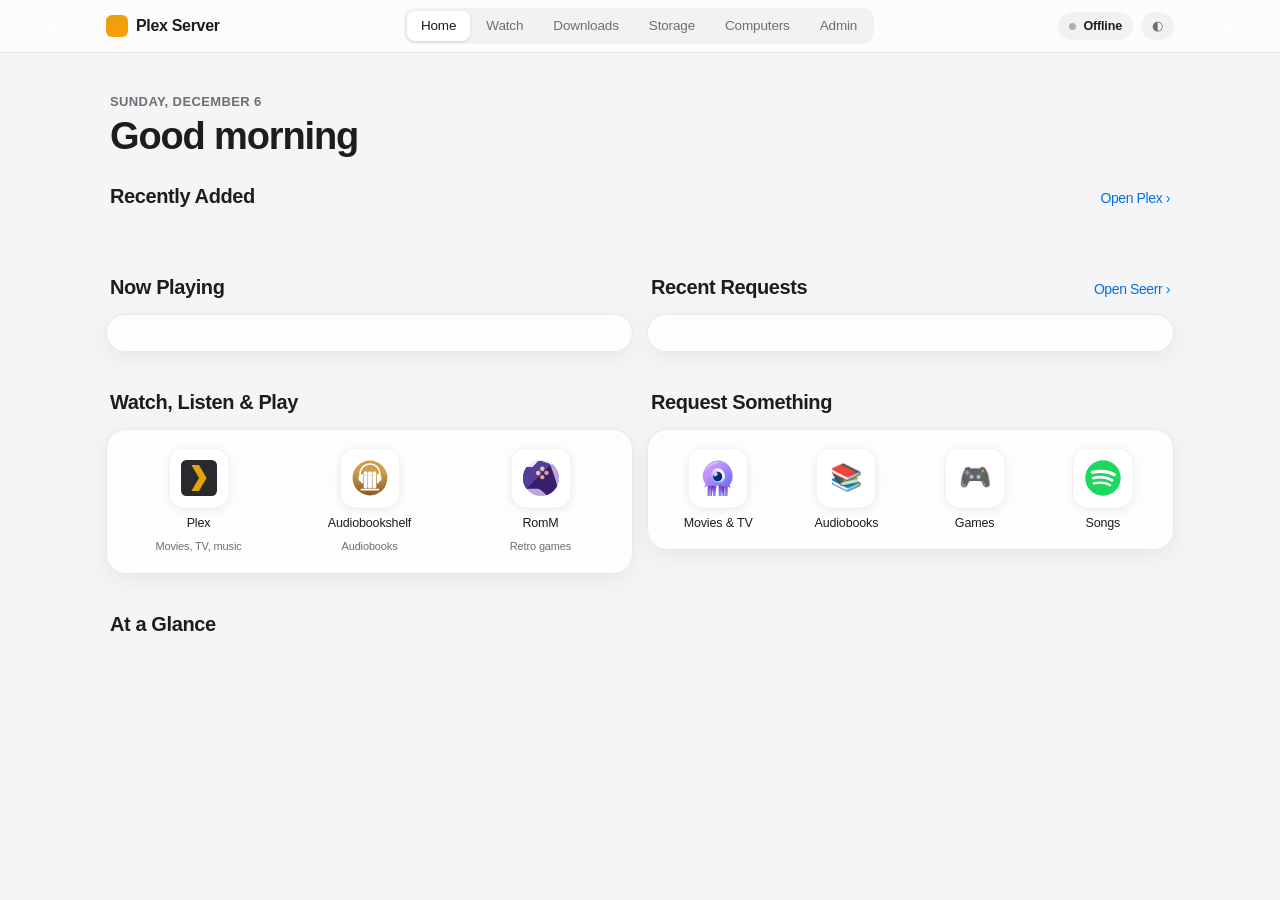
==== .config/media-stack/dashboard/static/index.html @ 6eb486d6 "sync(server@plex-server): 9 files .config/media-stack/README.md .config/media-stack/compose.yml .con" ====
<!doctype html>
<html lang="en">
<head>
<meta charset="utf-8">
<meta name="viewport" content="width=device-width, initial-scale=1">
<title>Plex Server</title>
<link rel="icon" href="icons/plex.svg">
<style>
:root {
  --bg: #f5f5f7; --surface: rgba(255,255,255,.8); --solid: #fff; --hair: rgba(0,0,0,.08);
  --text: #1d1d1f; --text-2: #6e6e73; --text-3: #aeaeb2; --fill: rgba(0,0,0,.045); --fill-2: rgba(0,0,0,.08);
  --blue: #0071e3; --green: #34c759; --orange: #ff9500; --red: #ff3b30; --purple: #af52de; --teal: #5ac8fa; --pink: #ff2d55; --indigo: #5856d6;
  --shadow: 0 1px 1px rgba(0,0,0,.02), 0 6px 24px rgba(0,0,0,.06); --bar: rgba(255,255,255,.72);
}
@media (prefers-color-scheme: dark) { :root:not([data-theme="light"]) {
  --bg: #000; --surface: rgba(28,28,30,.75); --solid: #1c1c1e; --hair: rgba(255,255,255,.1);
  --text: #f5f5f7; --text-2: #a1a1a6; --text-3: #636366; --fill: rgba(255,255,255,.07); --fill-2: rgba(255,255,255,.12);
  --blue: #2997ff; --green: #30d158; --orange: #ff9f0a; --red: #ff453a; --purple: #bf5af2; --teal: #64d2ff; --pink: #ff375f; --indigo: #5e5ce6;
  --shadow: none; --bar: rgba(10,10,12,.7);
}}
:root[data-theme="dark"] {
  --bg: #000; --surface: rgba(28,28,30,.75); --solid: #1c1c1e; --hair: rgba(255,255,255,.1);
  --text: #f5f5f7; --text-2: #a1a1a6; --text-3: #636366; --fill: rgba(255,255,255,.07); --fill-2: rgba(255,255,255,.12);
  --blue: #2997ff; --green: #30d158; --orange: #ff9f0a; --red: #ff453a; --purple: #bf5af2; --teal: #64d2ff; --pink: #ff375f; --indigo: #5e5ce6;
  --shadow: none; --bar: rgba(10,10,12,.7);
}
* { box-sizing: border-box; margin: 0; }

body { background: var(--bg); color: var(--text); min-height: 100vh;
  font: 15px/1.45 -apple-system, BlinkMacSystemFont, "SF Pro Text", "Helvetica Neue", sans-serif; -webkit-font-smoothing: antialiased; letter-spacing: -.01em; }
a { color: inherit; text-decoration: none; }
button { font: inherit; color: inherit; }
.glass { backdrop-filter: blur(28px) saturate(1.8); -webkit-backdrop-filter: blur(28px) saturate(1.8); }
.ambient { position: fixed; inset: -25% -10% auto; height: 70vh; z-index: -1; filter: blur(100px) saturate(1.5); opacity: .28;
  background-size: cover; background-position: center; pointer-events: none; }

/* top bar */
.bar { position: sticky; top: 0; z-index: 10; background: var(--bar); border-bottom: .5px solid var(--hair); }
.bar .in { max-width: 1100px; margin: 0 auto; padding: 0 16px; height: 52px; display: flex; align-items: center; gap: 16px; }
.brand { font-weight: 700; letter-spacing: -.02em; font-size: 16px; display: flex; align-items: center; gap: 8px; }
.brand i { width: 22px; height: 22px; border-radius: 6px; background: linear-gradient(135deg,#e5a00d,#ff9f0a); display: inline-block; }
nav.tabs { display: flex; gap: 2px; margin: 0 auto; padding: 3px; border-radius: 10px; background: var(--fill); }
nav.tabs a .i { display: none; }
nav.tabs a { padding: 5px 14px; border-radius: 8px; font-size: 13.5px; font-weight: 500; color: var(--text-2); transition: all .2s; }
nav.tabs a.on { background: var(--solid); color: var(--text); box-shadow: 0 1px 3px rgba(0,0,0,.12); }
.right { display: flex; align-items: center; gap: 8px; }
.pill { display: inline-flex; align-items: center; gap: 7px; padding: 5px 11px; border-radius: 999px; background: var(--fill); font-size: 12.5px; font-weight: 500; color: var(--text-2); border: 0; cursor: default; }
.pill b { color: var(--text); font-weight: 600; }
.dot { width: 7px; height: 7px; border-radius: 50%; background: var(--green); flex: none; box-shadow: 0 0 0 3px color-mix(in srgb, var(--green) 22%, transparent); }
.dot.off { background: var(--text-3); box-shadow: none; }
.theme { cursor: pointer; }

.wrap { max-width: 1100px; margin: 0 auto; padding: 0 16px 80px; }
.view { display: none; animation: fade .35s cubic-bezier(.2,.8,.2,1); }
.view.on { display: block; }
@keyframes fade { from { opacity: 0; transform: translateY(6px); } }
.hero { padding: 40px 4px 24px; }
.eyebrow { font-size: 13px; font-weight: 600; color: var(--text-2); text-transform: uppercase; letter-spacing: .03em; }
h1 { font-size: 38px; font-weight: 700; letter-spacing: -.03em; line-height: 1.1; margin-top: 4px; }
.lead { color: var(--text-2); margin-top: 8px; font-size: 16px; }
h2 { font-size: 20px; font-weight: 700; letter-spacing: -.02em; margin: 0 4px 12px; display: flex; align-items: baseline; justify-content: space-between; }
h2 small, .link { font-size: 14px; font-weight: 500; color: var(--blue); }
section { margin-bottom: 36px; }

/* cards */
.card { background: var(--surface); border-radius: 20px; border: .5px solid var(--hair); box-shadow: var(--shadow); padding: 18px; min-width: 0; }
.card h3 { font-size: 12.5px; font-weight: 600; color: var(--text-2); text-transform: uppercase; letter-spacing: .04em; display: flex; justify-content: space-between; align-items: center; }
.big { font-size: 34px; font-weight: 700; letter-spacing: -.03em; margin-top: 4px; font-variant-numeric: tabular-nums; line-height: 1.1; }
.sub { font-size: 13.5px; color: var(--text-2); margin-top: 2px; }
.warn { color: var(--orange); font-weight: 500; }
.grid3 { display: grid; grid-template-columns: repeat(3, 1fr); gap: 14px; }
.grid2 { display: grid; grid-template-columns: 1fr 1fr; gap: 14px; }

/* glance tiles (doorways to other tabs) */
.glance { display: grid; grid-template-columns: repeat(3, 1fr); gap: 14px; }
.tile { display: flex; align-items: center; gap: 14px; padding: 16px 18px; transition: transform .3s cubic-bezier(.2,.8,.2,1), background .2s; }
.tile:hover { transform: translateY(-2px); }
.tile .ic { width: 42px; height: 42px; border-radius: 12px; display: grid; place-items: center; font-size: 20px; color: #fff; flex: none; }
.tile .v { font-size: 20px; font-weight: 700; letter-spacing: -.02em; line-height: 1.15; }
.tile .l { font-size: 13px; color: var(--text-2); }
.tile .chev { margin-left: auto; color: var(--text-3); font-size: 18px; }

/* poster shelf */
.shelf { display: grid; grid-auto-flow: column; grid-auto-columns: 140px; gap: 14px; overflow-x: auto; padding: 4px 4px 10px; scroll-snap-type: x mandatory; scrollbar-width: none; }
.shelf::-webkit-scrollbar { display: none; }
.poster { scroll-snap-align: start; }
.poster .art { aspect-ratio: 2/3; border-radius: 12px; overflow: hidden; background: var(--fill); box-shadow: 0 8px 22px rgba(0,0,0,.18); transition: transform .4s cubic-bezier(.2,.8,.2,1); }
.poster img { width: 100%; height: 100%; object-fit: cover; display: block; }
.poster:hover .art { transform: scale(1.04); }
.poster .t { font-size: 13px; font-weight: 500; margin-top: 8px; white-space: nowrap; overflow: hidden; text-overflow: ellipsis; }
.err { font-size: 12px; color: var(--text-3); margin: 0 4px; }
.poster .s { font-size: 12px; color: var(--text-2); }
.poster:focus { outline: none; }
.poster:focus .art, .poster.sel .art { transform: scale(1.04); box-shadow: 0 0 0 3px var(--blue), 0 8px 22px rgba(0,0,0,.18); }
#w-pick a:focus { outline: none; box-shadow: 0 0 0 2px var(--blue); }
.where { display: flex; flex-wrap: wrap; gap: 4px; margin-top: 5px; }
.where .b { font-size: 11px; font-weight: 600; padding: 2px 7px; border-radius: 999px; background: color-mix(in srgb, var(--blue) 16%, transparent); color: var(--blue); white-space: nowrap; }
.where .b.plex { background: color-mix(in srgb, #e5a00d 22%, transparent); color: #e5a00d; }
.where .b.dim { background: var(--fill); color: var(--text-2); font-weight: 500; }
h2 .logo { width: 26px; height: 26px; border-radius: 7px; vertical-align: -6px; margin-right: 10px; }

/* app launchers */
.apps { display: grid; gap: 14px 8px; padding: 18px 10px; }
.app { display: flex; flex-direction: column; align-items: center; gap: 8px; text-align: center; }
.icon { width: 60px; height: 60px; border-radius: 15px; background: var(--solid); display: grid; place-items: center; position: relative;
  box-shadow: inset 0 0 0 .5px var(--hair), 0 2px 8px rgba(0,0,0,.08); transition: transform .3s cubic-bezier(.2,.8,.2,1); }
.icon img { width: 36px; height: 36px; object-fit: contain; }
.icon .glyph { font-size: 26px; }
.app:hover .icon { transform: translateY(-3px); }
.app .n { font-size: 12.5px; font-weight: 500; line-height: 1.2; }
.app .d { font-size: 11px; color: var(--text-2); }

/* lists */
.rows { list-style: none; padding: 0; }
.rows li { display: grid; grid-template-columns: 1fr auto; gap: 2px 12px; padding: 11px 0; border-top: .5px solid var(--hair); align-items: center; }
.rows li:first-child { border-top: 0; }
.rows li.pic { grid-template-columns: auto 1fr auto; }
.rows .thumb { width: 34px; height: 50px; border-radius: 6px; object-fit: cover; background: var(--fill); grid-row: span 1; }
.rows li.pic .pbar { grid-column: 2 / -1; }
.tag { font-size: 12px; font-weight: 600; padding: 3px 9px; border-radius: 999px; background: var(--fill); color: var(--text-2); }
.tag.ok { background: color-mix(in srgb, var(--green) 18%, transparent); color: var(--green); }
.tag.go { background: color-mix(in srgb, var(--blue) 16%, transparent); color: var(--blue); }
.tag.no { background: color-mix(in srgb, var(--red) 16%, transparent); color: var(--red); }
.rows .tt { font-weight: 500; white-space: nowrap; overflow: hidden; text-overflow: ellipsis; font-size: 14.5px; }
.rows .ss { font-size: 12.5px; color: var(--text-2); display: block; font-weight: 400; }
.rows .meta { font-size: 13px; color: var(--text-2); text-align: right; white-space: nowrap; font-variant-numeric: tabular-nums; }
.rows .meta.warn { color: var(--orange); }
.rows .meta b { color: var(--text); font-weight: 600; }
.pbar { grid-column: 1/-1; height: 4px; border-radius: 2px; background: var(--fill); overflow: hidden; }
.pbar i { display: block; height: 100%; border-radius: 2px; background: var(--blue); }
.more { all: unset; cursor: pointer; display: flex; justify-content: space-between; align-items: center; width: 100%; padding: 11px 0 2px; border-top: .5px solid var(--hair); color: var(--blue); font-size: 14px; font-weight: 500; }
.more .chev { transition: transform .3s cubic-bezier(.2,.8,.2,1); }
.more[aria-expanded="true"] .chev { transform: rotate(90deg); }
.fold { display: grid; grid-template-rows: 0fr; transition: grid-template-rows .4s cubic-bezier(.2,.8,.2,1); }
.fold > div { overflow: hidden; }
.fold.open { grid-template-rows: 1fr; }
.btn { display: inline-flex; align-items: center; gap: 6px; padding: 8px 14px; border-radius: 999px; background: var(--blue); color: #fff; font-size: 13.5px; font-weight: 600; border: 0; cursor: pointer; }
.btn.soft { background: var(--fill); color: var(--text); }

/* storage */
.segbar { display: flex; height: 14px; border-radius: 7px; overflow: hidden; gap: 2px; margin: 14px 0 10px; background: var(--fill); }
.segbar i { display: block; height: 100%; }
.legend { display: flex; flex-wrap: wrap; gap: 6px 16px; font-size: 12.5px; color: var(--text-2); }
.legend i { display: inline-block; width: 9px; height: 9px; border-radius: 3px; margin-right: 6px; vertical-align: -1px; }
.stats { display: grid; grid-template-columns: repeat(4, 1fr); gap: 14px; margin-top: 16px; }
.stat .v { font-size: 24px; font-weight: 700; letter-spacing: -.03em; font-variant-numeric: tabular-nums; }
.stat .l { font-size: 13px; color: var(--text-2); }
.meters { display: grid; grid-template-columns: repeat(3, 1fr); gap: 14px; margin-top: 12px; }
.meter .l { font-size: 12.5px; color: var(--text-2); display: flex; justify-content: space-between; }
.meter .pbar { margin-top: 6px; height: 6px; border-radius: 3px; }
.ok { color: var(--green); }
.bad { color: var(--red); }
.gauge { display: flex; align-items: center; gap: 14px; }
.ring { width: 64px; height: 64px; border-radius: 50%; display: grid; place-items: center; font-size: 14px; font-weight: 700; flex: none;
  background: conic-gradient(var(--green) calc(var(--p) * 1%), var(--fill) 0); }
.ring span { width: 50px; height: 50px; border-radius: 50%; background: var(--solid); display: grid; place-items: center; }

/* computers */
.machines { display: grid; grid-template-columns: repeat(2, 1fr); gap: 14px; }
.machine { padding: 18px; }
.machine .head { display: flex; align-items: center; gap: 12px; }
.machine .os { width: 44px; height: 44px; border-radius: 12px; background: var(--solid); display: grid; place-items: center; box-shadow: inset 0 0 0 .5px var(--hair); font-size: 22px; }
.machine .os img { width: 26px; height: 26px; }
.machine .nm { font-size: 16px; font-weight: 600; }
.machine .role { font-size: 13px; color: var(--text-2); }
.machine .status { margin-left: auto; display: flex; align-items: center; gap: 6px; font-size: 12.5px; color: var(--text-2); }
.kv { display: grid; grid-template-columns: auto 1fr; gap: 6px 14px; margin-top: 14px; font-size: 13.5px; }
.kv dt { color: var(--text-2); }
.kv dd { font-variant-numeric: tabular-nums; display: flex; align-items: center; gap: 8px; min-width: 0; }
.kv code { font: 12.5px ui-monospace, SF Mono, Menlo, monospace; background: var(--fill); padding: 2px 7px; border-radius: 6px; white-space: nowrap; overflow: hidden; text-overflow: ellipsis; }
.copy { all: unset; cursor: pointer; font-size: 12px; color: var(--blue); font-weight: 500; }
.chips { display: flex; flex-wrap: wrap; gap: 6px; margin-top: 14px; }
.chip { font-size: 12.5px; padding: 5px 11px; border-radius: 999px; background: var(--fill); font-weight: 500; transition: background .2s; }
.chip:hover { background: var(--fill-2); }

/* admin */
.services { display: grid; grid-template-columns: repeat(auto-fill, minmax(220px, 1fr)); overflow: hidden; padding: 0; }
.svc { display: flex; align-items: center; gap: 12px; padding: 13px 16px; border-bottom: .5px solid var(--hair); border-right: .5px solid var(--hair); margin: 0 -.5px -.5px 0; transition: background .2s; }
.svc:hover { background: var(--fill); }
.svc img, .svc .glyph { width: 26px; height: 26px; object-fit: contain; font-size: 18px; display: grid; place-items: center; flex: none; }
.svc .n { font-size: 14px; font-weight: 500; flex: 1; min-width: 0; }
.svc .d { font-size: 12px; color: var(--text-2); white-space: nowrap; overflow: hidden; text-overflow: ellipsis; display: block; }

/* phone: bottom tab bar */
.tabbar { display: none; }
@media (max-width: 760px) {
  .bar nav.tabs, .bar .pill.status { display: none; }
  .tabbar { position: fixed; bottom: 0; left: 0; right: 0; z-index: 10; display: flex; justify-content: space-around; padding: 8px 6px calc(10px + env(safe-area-inset-bottom));
    background: var(--bar); border-top: .5px solid var(--hair); }
  .tabbar a { display: flex; flex-direction: column; align-items: center; gap: 3px; font-size: 10.5px; font-weight: 500; color: var(--text-2); min-width: 56px; }
  .tabbar a span.i { font-size: 20px; line-height: 1; }
  .tabbar a.on { color: var(--blue); }
  .wrap { padding-bottom: 100px; }
  h1 { font-size: 30px; } .hero { padding-top: 24px; }
  .glance, .grid3, .grid2, .machines, .stats { grid-template-columns: 1fr 1fr; }
  .glance, .grid2, .machines { grid-template-columns: 1fr; }
  .card h3 { flex-wrap: wrap; gap: 4px 10px; }
  .kv code { max-width: 100%; }
  .shelf { grid-auto-columns: 112px; gap: 10px; }
  .apps { grid-template-columns: repeat(4, 1fr) !important; padding: 16px 6px; }
  .icon { width: 54px; height: 54px; } .icon img { width: 32px; height: 32px; }
}
</style>
</head>
<body>
<div class="ambient" id="ambient"></div>

<div class="bar glass"><div class="in">
  <a class="brand" href="#home"><i></i>Plex Server</a>
  <nav class="tabs" id="tabs"></nav>
  <div class="right">
    <span class="pill status" id="status"><span class="dot"></span><b>Loading</b></span>
    <button class="pill theme" id="theme" title="Light / dark">◐</button>
  </div>
</div></div>

<div class="wrap">

<!-- HOME -->
<div class="view" id="v-home">
  <div class="hero"><div class="eyebrow" id="date"></div><h1 id="greet">Good evening</h1></div>
  <section>
    <h2>Recently Added <a class="link" id="plex-link" href="#">Open Plex ›</a></h2>
    <div class="shelf" id="shelf"></div>
  </section>
  <section class="grid2" style="align-items:start">
    <div><h2>Now Playing</h2><div class="card"><ul class="rows" id="playing"></ul></div></div>
    <div><h2>Recent Requests <a class="link" data-port="5055" href="#">Open Seerr ›</a></h2><div class="card"><ul class="rows" id="requests"></ul></div></div>
  </section>
  <section class="grid2" style="margin-bottom:36px">
    <div><h2>Watch, Listen &amp; Play</h2><div class="card apps" id="apps-use" style="grid-template-columns:repeat(3,1fr)"></div></div>
    <div><h2>Request Something</h2><div class="card apps" id="apps-ask" style="grid-template-columns:repeat(4,1fr)"></div></div>
  </section>
  <section>
    <h2>At a Glance</h2>
    <div class="glance" id="glance"></div>
  </section>
</div>

<!-- WATCH -->
<div class="view" id="v-watch">
  <div class="hero"><div class="eyebrow">Your Trakt lists</div><h1>Watch Elsewhere</h1><p class="lead" id="w-lead"></p>
    <nav class="tabs" id="w-pick" style="display:inline-flex;margin:18px 0 0"></nav></div>
  <div id="w-shelves"></div>
</div>

<!-- DOWNLOADS -->
<div class="view" id="v-downloads">
  <div class="hero"><div class="eyebrow">Downloads</div><h1 id="dl-title"></h1><div class="lead" id="dl-lead"></div></div>
  <section class="grid2">
    <div class="card"><h3>Downloading now</h3><ul class="rows" id="dl-active"></ul></div>
    <div class="card"><h3>Needs attention <a class="link" data-port="11011" href="#">Open Cleanuparr ›</a></h3><ul class="rows" id="dl-warn"></ul></div>
  </section>
  <section>
    <div class="card"><h3>Queued <span id="dl-qn"></span></h3><ul class="rows" id="dl-queued"></ul>
      <div class="fold" id="dl-fold"><div><ul class="rows" id="dl-rest"></ul></div></div>
      <button class="more" id="dl-more" aria-expanded="false"><span></span><span class="chev">›</span></button></div>
  </section>
  <section style="display:flex;gap:8px;flex-wrap:wrap">
    <a class="btn soft" data-port="7878" href="#">Radarr · Movies</a><a class="btn soft" data-port="8989" href="#">Sonarr · TV</a><a class="btn soft" data-port="8687" href="#">Lidarr · Music</a><a class="btn soft" data-port="8080" href="#">qBittorrent</a>
  </section>
</div>

<!-- STORAGE -->
<div class="view" id="v-storage">
  <div class="hero"><div class="eyebrow">Storage</div><h1 id="st-title"></h1><div class="lead" id="st-lead"></div></div>
  <section><div class="card" id="st-disk"></div></section>
  <section class="grid2">
    <div class="card"><h3>Never watched <a class="link" data-port="8686" href="#">Review in Media Index ›</a></h3><ul class="rows" id="st-never"></ul></div>
    <div>
      <div class="card" id="st-nas" style="margin-bottom:14px"></div>
      <div class="card" id="st-trash"></div>
    </div>
  </section>
</div>

<!-- COMPUTERS -->
<div class="view" id="v-computers">
  <div class="hero"><div class="eyebrow">Computers</div><h1>Your machines</h1><div class="lead" id="pc-lead">Everything is reachable over Tailscale from anywhere.</div></div>
  <section class="grid2" style="align-items:start">
    <div><h2>Server health</h2><div class="card" id="health"></div></div>
    <div><h2>Backups</h2><div class="card" id="backups"></div></div>
  </section>
  <section><div class="machines" id="machines"></div></section>
  <section><h2>Websites</h2><div class="card"><ul class="rows" id="sites"></ul></div></section>
</div>

<!-- ADMIN -->
<div class="view" id="v-admin">
  <div class="hero"><div class="eyebrow">Admin</div><h1>Behind the scenes</h1><div class="lead" id="ad-lead">The tools that keep the library running. You rarely need these.</div></div>
  <section><div class="card services" id="svcs"></div></section>
</div>

</div>

<nav class="tabbar glass" id="tabbar"></nav>

<script>
const esc = (s) => String(s ?? "").replace(/[&<>"]/g, (c) => ({ "&": "&amp;", "<": "&lt;", ">": "&gt;", '"': "&quot;" })[c]);
const gb = (b) => b >= 1e12 ? (b / 1e12).toFixed(2) + " TB" : b >= 1e9 ? Math.round(b / 1e9) + " GB" : Math.round(b / 1e6) + " MB";
const mb = (b) => b >= 1e6 ? (b / 1e6).toFixed(1) + " MB/s" : Math.round(b / 1e3) + " kB/s";
const I = (n) => `icons/${n}`;
const img = (ic, cls = "") => /\.(svg|png)$/.test(ic) ? `<img src="${I(ic)}" alt="" class="${cls}">` : `<span class="glyph">${ic}</span>`;
// Links use the hostname the page was opened with, so they work on localhost and over Tailscale alike.
const H = location.hostname;
const link = (port, path = "") => `http://${H}:${port}${path}`;
const $ = (id) => document.getElementById(id);

// tabs (hash-routed, remembered)
const TABS = [["home", "Home", "⌂"], ["watch", "Watch", "▶"], ["downloads", "Downloads", "↓"], ["storage", "Storage", "◔"], ["computers", "Computers", "▭"], ["admin", "Admin", "⚙"]];
for (const id of ["tabs", "tabbar"]) $(id).innerHTML = TABS.map(([k, n, g]) => `<a href="#${k}" data-t="${k}"><span class="i">${g}</span>${n}</a>`).join("");
function show(t) {
  if (!TABS.some(([k]) => k === t)) t = "home";
  document.querySelectorAll(".view").forEach((v) => v.classList.toggle("on", v.id === "v-" + t));
  document.querySelectorAll("[data-t]").forEach((a) => a.classList.toggle("on", a.dataset.t === t));
  try { localStorage.setItem("tab", t); } catch {}
  scrollTo(0, 0);
}
addEventListener("hashchange", () => show(location.hash.slice(1)));
let first = location.hash.slice(1); try { first ||= localStorage.getItem("tab"); } catch {}
show(first || "home");

// header
const now = new Date(), h = now.getHours();
$("greet").textContent = h < 12 ? "Good morning" : h < 18 ? "Good afternoon" : "Good evening";
$("date").textContent = now.toLocaleDateString(undefined, { weekday: "long", month: "long", day: "numeric" });
const root = document.documentElement;
try { const t = localStorage.getItem("theme"); if (t) root.dataset.theme = t; } catch {}
$("theme").onclick = () => {
  const dark = root.dataset.theme ? root.dataset.theme === "dark" : matchMedia("(prefers-color-scheme: dark)").matches;
  root.dataset.theme = dark ? "light" : "dark"; try { localStorage.setItem("theme", root.dataset.theme); } catch {}
};
document.querySelectorAll("[data-port]").forEach((a) => a.href = link(a.dataset.port));
$("plex-link").href = link(32400, "/web");

const app = (n, icon, port, d, path = "") => `<a class="app" href="${link(port, path)}"><div class="icon">${img(icon)}</div><div class="n">${n}</div>${d ? `<div class="d">${d}</div>` : ""}</a>`;
$("apps-use").innerHTML = app("Plex", "plex.svg", 32400, "Movies, TV, music", "/web") + app("Audiobookshelf", "audiobookshelf.svg", 13378, "Audiobooks") + app("RomM", "romm.svg", 8090, "Retro games");
$("apps-ask").innerHTML = app("Movies & TV", "jellyseerr.svg", 5055) + app("Audiobooks", "📚", 8000) + app("Games", "🎮", 5001) + app("Songs", "spotify.svg", 8800);

const tile = (t, color, ic, v, l) => `<a class="card tile" href="#${t}"><div class="ic" style="background:${color}">${ic}</div><div><div class="v">${v}</div><div class="l">${l}</div></div><span class="chev">›</span></a>`;
const row = (g, meta, bar) => `<li><span class="tt">${esc(g.title)}<span class="ss">${g.kind}${g.n > 1 ? ` · ${g.n} episodes` : ""}</span></span><span class="meta ${g.warn && !g.active ? "warn" : ""}">${meta}</span>${bar ? `<div class="pbar"><i style="width:${Math.max(g.pct, 3)}%"></i></div>` : ""}</li>`;
const COLORS = ["var(--blue)", "var(--purple)", "var(--orange)", "var(--text-3)", "var(--pink)", "var(--teal)", "var(--indigo)", "var(--green)", "var(--red)", "var(--text-2)"];
let foldOpen = false;
let lastWatch = null, watchLists = [], watchPick = null;
try { watchPick = localStorage.getItem("watchList"); } catch {}
function pickWatch(slug) {
  watchPick = slug; try { localStorage.setItem("watchList", slug); } catch {}
  renderWatch();
  document.querySelector(`#w-pick [data-l="${slug}"]`)?.focus();
}
$("w-pick").onclick = (e) => { const a = e.target.closest("[data-l]"); if (a) { e.preventDefault(); pickWatch(a.dataset.l); } };
function renderWatch() {
  const W = watchLists.find((l) => l.slug === watchPick) || watchLists[0];
  if (W) watchPick = W.slug;
  const pick = watchLists.map((l) =>
    `<a href="#watch" data-l="${l.slug}" class="${l.slug === watchPick ? "on" : ""}">${esc(l.name)}${l.missing ? "" : ` · ${new Set(l.shelves.flatMap((x) => x.items.map((i) => i.title))).size}`}</a>`).join("");
  if (pick !== $("w-pick").innerHTML) $("w-pick").innerHTML = pick;
  $("w-lead").textContent = !watchLists.length ? "Trakt or Seerr isn't answering." : W?.missing
    ? `Make a Trakt list with the slug "${W.slug}" (trakt.tv → your profile → Lists → New list) to fill this one.`
    : "In Plex first, then your services (Netflix, HBO Max, Prime Video, Disney+, Hulu, Apple TV), then everything else. Nothing here is downloaded.";
  const wHtml = (W?.shelves || []).map((s) =>
    `<section><h2><span>${s.logo ? `<img class="logo" src="${s.logo}" alt="">` : ""}${esc(s.name)}</span></h2><div class="shelf">${s.items.map((p) =>
      `<a class="poster" href="${p.link || "#"}"><div class="art">${p.img ? `<img src="${p.img}" alt="" loading="lazy">` : ""}</div><div class="t">${esc(p.title)}</div><div class="s">${p.kind}${p.year ? " · " + p.year : ""}</div><div class="where">${
        (p.plex ? `<span class="b plex">Plex</span>` : "") + p.mine.map((n) => `<span class="b">${esc(n)}</span>`).join("")
        + (p.other.length ? `<span class="b dim" title="${esc(p.other.join(", "))}">${p.plex || p.mine.length ? "+" + p.other.length + " other" : esc(p.other[0]) + (p.other.length > 1 ? " +" + (p.other.length - 1) : "")}</span>` : "")
        || `<span class="b dim">Rent or buy</span>`}</div></a>`).join("")}</div></section>`).join("")
    || (W && !W.missing ? `<div class="err">The list is empty.</div>` : "");
  if (wHtml !== lastWatch) $("w-shelves").innerHTML = lastWatch = wHtml;  // redrawing would drop the remote's focus
}

function render(D) {
  // ---- HOME ----
  const R = D.recent || [];
  if (R[0]) $("ambient").style.backgroundImage = `url(${R[0].img})`;
  $("shelf").innerHTML = R.map((p) =>
    `<a class="poster" href="${link(32400, "/web")}"><div class="art"><img src="${p.img}" alt="" loading="lazy"></div><div class="t">${esc(p.title)}</div><div class="s">${p.sub ? esc(p.sub) : p.kind + (p.year ? " · " + p.year : "")}</div></a>`).join("")
    || `<div class="err">Plex isn't answering${D.errors?.recent ? " · " + esc(D.errors.recent) : ""}</div>`;

  const empty = (t) => `<li><span class="meta" style="text-align:left">${t}</span></li>`;
  $("playing").innerHTML = (D.playing || []).map((p) =>
    `<li class="pic">${p.img ? `<img class="thumb" src="${p.img}" alt="">` : `<span class="thumb"></span>`}<span class="tt">${esc(p.title)}<span class="ss">${esc(p.sub)}</span></span><span class="meta">${esc(p.user)}<span class="ss">${esc(p.player)}${p.state === "paused" ? " · paused" : ""}</span></span><div class="pbar"><i style="width:${Math.max(p.pct, 2)}%"></i></div></li>`).join("")
    || empty("Nobody's watching right now");
  const TAG = { available: ["ok", "In Plex"], partial: ["ok", "Partly in Plex"], processing: ["go", "On its way"], pending: ["", "Awaiting approval"], declined: ["no", "Declined"] };
  $("requests").innerHTML = (D.requests || []).slice(0, 6).map((r) => {
    const [cls, label] = TAG[r.state] || ["", r.state];
    return `<li class="pic">${r.img ? `<img class="thumb" src="${r.img}" alt="" loading="lazy">` : `<span class="thumb"></span>`}<span class="tt">${esc(r.title)}<span class="ss">${r.kind}${r.year ? " · " + r.year : ""}${r.seasons.length ? ` · season ${r.seasons.join(", ")}` : ""} · ${esc(r.by)}</span></span><span class="meta"><span class="tag ${cls}">${label}</span></span></li>`;
  }).join("") || empty(D.errors?.requests ? "Seerr isn't answering" : "No requests yet");

  // downloads grouped by title
  const Q = D.queue || [], groups = {};
  for (const q of Q) {
    const g = (groups[q.kind + q.title] ||= { title: q.title, kind: q.kind, n: 0, pct: 0, active: 0, warn: 0 });
    g.n++; g.pct = Math.max(g.pct, q.pct); if (q.state === "downloading") g.active++; if (q.state === "warning") g.warn++;
  }
  const G = Object.values(groups);
  const active = G.filter((g) => g.active), warn = G.filter((g) => g.warn && !g.active), queued = G.filter((g) => !g.active && !g.warn).sort((a, b) => b.n - a.n);
  const nActive = Q.filter((q) => q.state === "downloading").length, nWarn = Q.filter((q) => q.state === "warning").length;
  const S = D.storage, M = D.machines || [], online = M.filter((m) => m.online), offline = M.filter((m) => !m.online);
  const svcDown = [...(D.services || []), ...(D.sites || [])].filter((s) => !s.up);
  $("glance").innerHTML =
    tile("downloads", "var(--blue)", "↓", `${nActive} downloading`, nWarn ? `${nWarn} need attention` : D.torrents ? `${mb(D.torrents.dl_speed)} · ${D.torrents.seeding} seeding` : "Everything is flowing") +
    (S ? tile("storage", "var(--green)", "◔", `${gb(S.free)} free`, `${gb(S.shrinkable)} could be shrunk`) : tile("storage", "var(--green)", "◔", "Storage", "Media Index isn't answering")) +
    tile("computers", "var(--indigo)", "▭", `${online.length} of ${M.length} online`, offline.length ? `${offline.map((m) => m.name).join(", ")} ${offline.length > 1 ? "are" : "is"} off` : "Everything is reachable");
  const st = $("status");
  st.innerHTML = svcDown.length ? `<span class="dot" style="background:var(--orange);box-shadow:none"></span><b>${svcDown.length} down</b> · ${esc(svcDown.map((s) => s.name).join(", "))}`
    : `<span class="dot"></span><b>All systems</b> normal`;

  // ---- DOWNLOADS ----
  $("dl-title").textContent = `${Q.length} in the queue`;
  $("dl-lead").innerHTML = `${nActive} downloading now · ${queued.reduce((a, g) => a + g.n, 0)} waiting · <span class="warn">${nWarn} stalled</span>` +
    (D.torrents ? ` · ↓ ${mb(D.torrents.dl_speed)} ↑ ${mb(D.torrents.up_speed)}` : "");
  $("dl-active").innerHTML = active.map((g) => row(g, `<b>${g.pct}%</b>`, true)).join("") || `<li><span class="meta" style="text-align:left">Nothing downloading</span></li>`;
  $("dl-warn").innerHTML = warn.map((g) => row(g, `${g.warn} stalled`)).join("") || `<li><span class="meta" style="text-align:left">Nothing stuck</span></li>`;
  $("dl-qn").textContent = `${queued.length} titles`;
  $("dl-queued").innerHTML = queued.slice(0, 6).map((g) => row(g, "Waiting")).join("") || `<li><span class="meta" style="text-align:left">Queue is empty</span></li>`;
  $("dl-rest").innerHTML = queued.slice(6).map((g) => row(g, "Waiting")).join("");
  const more = $("dl-more"), extra = Math.max(queued.length - 6, 0);
  more.style.display = extra ? "" : "none";
  more.firstElementChild.textContent = foldOpen ? "Show less" : `Show ${extra} more`;
  more.setAttribute("aria-expanded", foldOpen); $("dl-fold").classList.toggle("open", foldOpen);
  more.onclick = () => { foldOpen = !foldOpen; more.setAttribute("aria-expanded", foldOpen); $("dl-fold").classList.toggle("open", foldOpen); more.firstElementChild.textContent = foldOpen ? "Show less" : `Show ${extra} more`; };

  // ---- STORAGE ----
  if (S) {
    $("st-title").textContent = `${gb(S.free)} free`;
    $("st-lead").textContent = `${gb(S.used)} of ${gb(S.total)} used on plex-media · ${S.undecided.toLocaleString()} titles haven't been reviewed yet`;
    $("st-disk").innerHTML = `<h3>plex-media</h3>
      <div class="segbar">${S.cats.map((c, i) => `<i style="width:${(100 * c[1] / S.total).toFixed(2)}%;background:${COLORS[i]}" title="${c[0]}"></i>`).join("")}</div>
      <div class="legend">${S.cats.filter((c) => c[1] > S.total / 200).map((c, i) => `<span><i style="background:${COLORS[i]}"></i>${c[0]} ${gb(c[1])}</span>`).join("")}<span><i style="background:var(--fill)"></i>Free ${gb(S.free)}</span></div>
      <div class="stats">
        <div class="stat"><div class="v">${gb(S.shrinkable)}</div><div class="l">Could be shrunk</div></div>
        <div class="stat"><div class="v">${S.undecided.toLocaleString()}</div><div class="l">To review</div></div>
        <div class="stat"><div class="v">${gb(S.trash)}</div><div class="l">In trash</div></div>
        <div class="stat"><div class="v">${S.trashed_items}</div><div class="l">Trashed titles</div></div>
      </div>`;
    $("st-never").innerHTML = S.never.map((n) =>
      `<li><span class="tt">${esc(n.item)}<span class="ss">${n.cat} · ${n.files} files${n.h ? ` · ${n.h}p ${n.codec}` : ""}</span></span><span class="meta"><b>${gb(n.size)}</b></span></li>`).join("");
    $("st-trash").innerHTML = `<h3>Trash</h3><div class="big">${gb(S.trashed_size)}</div><div class="sub">${S.trashed_items} titles waiting · emptying frees the space for good</div>`;
  } else {
    $("st-title").textContent = "Media Index isn't answering";
    $("st-lead").textContent = D.errors?.storage || "";
  }
  const N = D.nas;
  $("st-nas").innerHTML = `<h3>NAS · Yesselman Backup <span class="dot ${N ? "" : "off"}"></span></h3>` + (N
    ? `<div class="gauge" style="margin-top:12px"><div class="ring" style="--p:${N.v1}"><span>${N.v1}%</span></div><div><div style="font-weight:600">Volume 1 · ${gb(N.free1)} free</div><div class="sub">Volume 2 · ${N.v2}% · ${gb(N.free2)} free</div><div class="sub">RAID ${N.raid} · hottest drive ${N.temp} °C</div></div></div>`
    : `<div class="sub" style="margin-top:8px">Not answering</div>`);

  // ---- COMPUTERS ----
  const ago = (t) => { const m = Math.round((Date.now() / 1000 - t) / 60); return m < 60 ? `${m} min ago` : m < 2880 ? `${Math.round(m / 60)} h ago` : `${Math.round(m / 1440)} days ago`; };
  $("pc-lead").textContent = `${online.length} of ${M.length} online · everything is reachable over Tailscale from anywhere.`;
  $("machines").innerHTML = M.map((m) => {
    const ssh = `ssh ${m.user}@${m.host.split(".")[0]}`;
    return `<div class="card machine"><div class="head"><div class="os">${img(m.icon)}</div>
      <div><div class="nm">${esc(m.name)}</div><div class="role">${esc(m.role)}</div></div><div class="status"><span class="dot ${m.online ? "" : "off"}"></span>${m.online ? "Online" : m.last_seen && !m.last_seen.startsWith("0001") ? "Last seen " + ago(new Date(m.last_seen) / 1000) : "Offline"}</div></div>
      <dl class="kv"><dt>Tailscale</dt><dd><code>${m.host}</code></dd><dt>IP</dt><dd><code>${m.ip}</code></dd>
      ${m.user ? `<dt>SSH</dt><dd><code>${ssh}</code><button class="copy" data-c="${ssh}">Copy</button></dd>` : ""}</dl>
      ${m.links.length ? `<div class="chips">${m.links.map(([l, u]) => `<a class="chip" href="${u}">${esc(l)}</a>`).join("")}</div>` : ""}</div>`;
  }).join("");
  document.querySelectorAll(".copy").forEach((b) => b.onclick = () => { navigator.clipboard?.writeText(b.dataset.c); b.textContent = "Copied"; setTimeout(() => b.textContent = "Copy", 1200); });

  const Hh = D.host, C = D.containers || [], B = D.backups;
  const bad = C.filter((c) => c.state !== "running" || c.health === "unhealthy");
  const meter = (l, v, text, color) => `<div class="meter"><div class="l"><span>${l}</span><b>${text}</b></div><div class="pbar"><i style="width:${Math.min(v, 100)}%;background:${color || (v > 90 ? "var(--red)" : v > 70 ? "var(--orange)" : "var(--blue)")}"></i></div></div>`;
  const days = Hh ? Math.floor((Hh.time - Hh.boot) / 86400) : 0;
  $("health").innerHTML = `<h3>Plex Server · Mac mini ${Hh ? `<span class="sub">${Hh.stale ? '<span class="bad">stats are stale</span>' : `up ${days} day${days === 1 ? "" : "s"} · load ${Hh.load}`}</span>` : ""}</h3>` +
    (Hh ? `<div class="meters">${meter("CPU", Hh.cpu_pct, Hh.cpu_pct + "%")}${meter("Memory", 100 * Hh.mem_used / Hh.mem_total, gb(Hh.mem_used) + " of " + gb(Hh.mem_total))}${S ? meter("plex-media", 100 * S.used / S.total, gb(S.free) + " free") : ""}</div>`
       : `<div class="sub" style="margin-top:8px">No host stats yet · run <code>python3 dashboard/host-stats.py install</code> on the Mac</div>`) +
    `<div class="sub" style="margin-top:16px;display:flex;justify-content:space-between"><span><b class="${bad.length ? "bad" : "ok"}">${C.length - bad.length} of ${C.length}</b> containers running</span>${bad.length ? `<span class="bad">${esc(bad.map((c) => c.name).join(", "))}</span>` : ""}</div>` +
    `<ul class="rows" style="margin-top:6px">${(bad.length ? bad : []).concat(C.filter((c) => c.restarts > 0 && !bad.includes(c))).slice(0, 6).map((c) =>
      `<li><span class="tt">${esc(c.name)}<span class="ss">${esc(c.status)}${c.restarts ? ` · restarted ${c.restarts}×` : ""}</span></span><span class="meta ${c.state === "running" && c.health !== "unhealthy" ? "" : "warn"}">${c.health || c.state}</span></li>`).join("")}</ul>`;
  $("backups").innerHTML = B ? `<h3>Settings &amp; databases <span class="sub">nightly 04:00</span></h3>
    <div class="big">${B.last ? ago(B.last) : "never"}</div>
    <div class="sub">${B.last ? `${gb(B.size)} · ${B.count} kept locally` : "no settings archive found"}</div>
    <ul class="rows" style="margin-top:10px">
      <li><span class="tt">Copy on plex-media</span><span class="meta ${B.on_disk ? "ok" : "warn"}">${B.on_disk ? "✓ done" : "missed"}</span></li>
      <li><span class="tt">Encrypted copy in Google Drive</span><span class="meta ${B.on_drive ? "ok" : "warn"}">${B.on_drive ? "✓ done" : "missed"}</span></li>
      <li><span class="tt">Media mirror to Drive<span class="ss">Saturdays 01:00 · ${B.cloud_sync ? esc(B.cloud_sync) : "never run"}</span></span>${B.cloud_running ? `<span class="meta">running · <b>${B.cloud_running.pct ?? "?"}%</b><span class="ss">${esc(B.cloud_running.files || "")} · since ${esc(B.cloud_running.since.slice(0, 10))}</span></span><div class="pbar"><i style="width:${B.cloud_running.pct || 2}%"></i></div>` : `<span class="meta ${B.cloud_ok ? "ok" : "warn"}">${!B.cloud_sync ? "—" : B.cloud_ok ? "✓ done" : "failed · see cloud.log"}</span>`}</li>
    </ul>` : `<h3>Backups</h3><div class="sub" style="margin-top:8px">~/backups/media-stack isn't mounted</div>`;
  $("sites").innerHTML = (D.sites || []).map((s) =>
    `<li><span class="tt"><a href="${s.url}">${esc(s.name)}</a><span class="ss">${esc(s.url.replace(/^https?:\/\/|\/$/g, ""))}</span></span><span class="meta ${s.up ? "" : "warn"}">${s.up ? `<span class="dot"></span> Up · ${s.ms} ms` : `<span class="dot" style="background:var(--red)"></span> Down${s.code ? " · HTTP " + s.code : ""}`}</span></li>`).join("");

  // ---- WATCH ----
  watchLists = D.watch || [];
  renderWatch();

  // ---- ADMIN ----
  const V = D.vpn;
  $("ad-lead").textContent = (V?.ip ? `Traffic leaves through NordVPN in ${V.city}, ${V.country} (${V.ip}). ` : "The VPN tunnel is down. ") + "You rarely need these.";
  $("svcs").innerHTML = (D.services || []).map((s) =>
    `<a class="svc" href="${s.port ? link(s.port, s.name === "Plex" ? "/web" : "") : "#"}">${img(s.icon)}<span class="n">${esc(s.name)}<span class="d">${esc(s.desc)}</span></span><span class="dot ${s.up ? "" : "off"}" ${s.up ? "" : 'style="background:var(--red)"'}></span></a>`).join("");
}

// TV remote: arrows step through the Watch posters (left/right in a row, up/down between rows);
// up from the first row reaches the By myself / Together switch, where left/right changes list
addEventListener("keydown", (e) => {
  const step = { ArrowLeft: [0, -1], ArrowRight: [0, 1], ArrowUp: [-1, 0], ArrowDown: [1, 0] }[e.key];
  if (!step || !$("v-watch").classList.contains("on")) return;
  const pills = [...document.querySelectorAll("#w-pick [data-l]")];
  if (pills.includes(document.activeElement) && step[0] <= 0) {
    e.preventDefault();
    const i = pills.indexOf(document.activeElement) + step[1];
    if (step[1] && pills[i]) pickWatch(pills[i].dataset.l);
    return;
  }
  const rows = [...document.querySelectorAll("#w-shelves .shelf")].map((r) => [...r.querySelectorAll(".poster")]);
  if (!rows.length) return;
  const cur = document.querySelector("#w-shelves .sel") || document.activeElement;
  let r = rows.findIndex((x) => x.includes(cur)), c = r < 0 ? 0 : rows[r].indexOf(cur);
  if (r === 0 && step[0] < 0 && pills.length) {
    e.preventDefault();
    document.querySelectorAll("#w-shelves .sel").forEach((x) => x.classList.remove("sel"));
    return (pills.find((x) => x.classList.contains("on")) || pills[0]).focus();
  }
  if (r < 0) r = 0; else { r = Math.min(Math.max(r + step[0], 0), rows.length - 1); c = Math.min(Math.max(c + step[1], 0), rows[r].length - 1); }
  e.preventDefault();
  document.querySelectorAll("#w-shelves .sel").forEach((x) => x.classList.remove("sel"));
  rows[r][c].classList.add("sel");
  rows[r][c].focus();
  rows[r][c].scrollIntoView({ block: "center", inline: "nearest", behavior: "smooth" });
});

async function refresh() {
  try {
    const D = await (await fetch("/api/state", { cache: "no-store" })).json();
    if (D.ok) render(D);
    else $("status").innerHTML = `<span class="dot off"></span><b>Starting</b> up…`;
  } catch (e) { $("status").innerHTML = `<span class="dot off"></span><b>Offline</b>`; }
}
refresh();
setInterval(refresh, 60000);
addEventListener("visibilitychange", () => { if (!document.hidden) refresh(); });
</script>
</body>
</html>
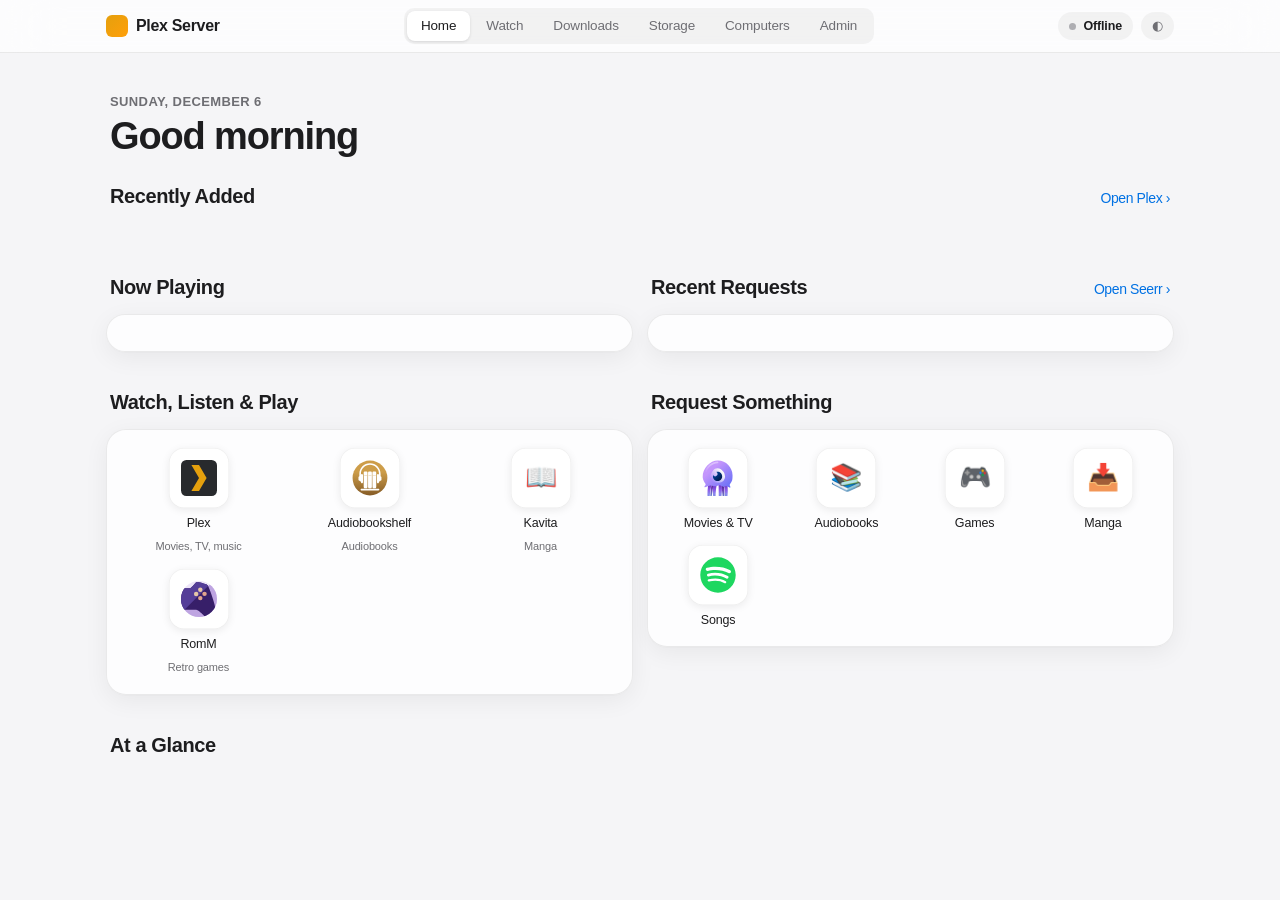
==== commit 7c39975f: "sync(server@plex-server): 2 files .config/media-stack/dashboard/server.py .config/media-stack/dashbo" ====
--- a/.config/media-stack/dashboard/static/index.html
+++ b/.config/media-stack/dashboard/static/index.html
@@ -5,6 +5,8 @@
 <meta name="viewport" content="width=device-width, initial-scale=1">
 <title>Plex Server</title>
 <link rel="icon" href="icons/plex.svg">
+<link rel="apple-touch-icon" href="apple-touch-icon.png">
+<meta name="apple-mobile-web-app-title" content="Plex Server">
 <style>
 :root {
   --bg: #f5f5f7; --surface: rgba(255,255,255,.8); --solid: #fff; --hair: rgba(0,0,0,.08);
@@ -86,7 +88,7 @@
 .poster { scroll-snap-align: start; }
 .poster .art { aspect-ratio: 2/3; border-radius: 12px; overflow: hidden; background: var(--fill); box-shadow: 0 8px 22px rgba(0,0,0,.18); transition: transform .4s cubic-bezier(.2,.8,.2,1); }
 .poster img { width: 100%; height: 100%; object-fit: cover; display: block; }
-.poster:hover .art { transform: scale(1.04); }
+body:not(.tv) .poster:hover .art { transform: scale(1.04); }
 .poster .t { font-size: 13px; font-weight: 500; margin-top: 8px; white-space: nowrap; overflow: hidden; text-overflow: ellipsis; }
 .err { font-size: 12px; color: var(--text-3); margin: 0 4px; }
 .poster .s { font-size: 12px; color: var(--text-2); }
@@ -98,6 +100,53 @@
 .where .b.plex { background: color-mix(in srgb, #e5a00d 22%, transparent); color: #e5a00d; }
 .where .b.dim { background: var(--fill); color: var(--text-2); font-weight: 500; }
 h2 .logo { width: 26px; height: 26px; border-radius: 7px; vertical-align: -6px; margin-right: 10px; }
+
+/* title sheet: always dark, over a blurred backdrop */
+.sheet { position: fixed; inset: 0; z-index: 20; display: grid; place-items: center; padding: 32px; overflow: auto; background: #000; color: #f5f5f7;
+  --fill: rgba(255,255,255,.12); --text-2: #a1a1a6; --blue: #2997ff; }
+.sheet[hidden] { display: none; }
+body:has(.sheet:not([hidden])) { overflow: hidden; }
+.sheet .bd { position: absolute; inset: 0; width: 100%; height: 100%; object-fit: cover; filter: blur(28px) brightness(.45); transform: scale(1.1); }
+.sheet::after { content: ""; position: absolute; inset: 0; background: linear-gradient(to top, #000, transparent 65%), linear-gradient(to right, rgba(0,0,0,.55), transparent 70%); }
+.sheet .in { position: relative; z-index: 1; max-width: 960px; display: grid; grid-template-columns: 220px 1fr; gap: 40px; align-items: end; animation: fade .35s cubic-bezier(.2,.8,.2,1); }
+.sheet .art { aspect-ratio: 2/3; border-radius: 14px; overflow: hidden; background: var(--fill); box-shadow: 0 30px 60px rgba(0,0,0,.6); }
+.sheet .art img { width: 100%; height: 100%; object-fit: cover; display: block; }
+.sheet .ln { color: var(--text-2); margin-top: 8px; }
+.sheet .ln:empty { display: none; }
+.sheet .ln i { font-style: normal; color: #ffd60a; }
+.sheet p { margin-top: 14px; max-width: 62ch; }
+.sheet .acts { display: flex; flex-wrap: wrap; gap: 10px; margin-top: 24px; }
+.sheet .btn.soft { color: #fff; }
+.sheet .btn:focus { outline: none; box-shadow: 0 0 0 3px #fff; }
+@media (max-width: 760px) { .sheet .in { grid-template-columns: 1fr; gap: 20px; } .sheet .art { width: 140px; } }
+
+/* TV (?tv=1 or the Watch app): the Watch view at 10 feet; remote focus replaces hover */
+body.tv { padding: 24px 40px; }
+body.tv .bar, body.tv .tabbar, body.tv #w-lead { display: none; }
+body.tv .ambient { inset: 0; height: auto; opacity: .25; filter: blur(90px) saturate(1.4); }
+body.tv .wrap { max-width: none; padding: 0; }
+body.tv .hero { padding: 8px 0 12px; }
+body.tv .eyebrow { font-size: 16px; }
+body.tv h1 { font-size: 32px; }
+body.tv #w-pick { padding: 5px; border-radius: 14px; }
+body.tv #w-pick a { font-size: 16px; padding: 6px 16px; border-radius: 10px; }
+body.tv #w-pick a:focus { box-shadow: 0 0 0 3px #fff; }
+body.tv section { margin-bottom: 8px; }
+body.tv h2 { font-size: 20px; margin: 0; }
+body.tv h2 .logo { width: 24px; height: 24px; border-radius: 7px; vertical-align: -5px; margin-right: 10px; }
+body.tv .shelf { grid-auto-columns: 110px; gap: 14px; padding: 18px 40px 14px; margin: -8px -40px 0; scroll-snap-type: none; }
+body.tv .poster .art { border-radius: 10px; }
+body.tv .poster > :not(.art) { transition: transform .4s cubic-bezier(.2,.8,.2,1); }
+body.tv .poster .t { font-size: 13px; margin-top: 7px; }
+body.tv .poster .s { font-size: 11px; }
+body.tv .where .b { font-size: 10px; padding: 2px 6px; }
+body.tv .poster:focus .art, body.tv .poster.sel .art { transform: scale(1.1); box-shadow: 0 0 0 3px #fff, 0 14px 36px rgba(0,0,0,.6); }
+body.tv .poster:focus > :not(.art), body.tv .poster.sel > :not(.art) { transform: translateY(12px); }
+body.tv .sheet { padding: 40px 80px; font-size: 15px; }
+body.tv .sheet .in { max-width: 900px; grid-template-columns: 180px 1fr; gap: 36px; }
+body.tv .sheet h1 { font-size: 28px; }
+body.tv .sheet .btn { font-size: 15px; padding: 10px 22px; transition: transform .25s; }
+body.tv .sheet .btn:focus { box-shadow: 0 0 0 3px #fff; transform: scale(1.06); }
 
 /* app launchers */
 .apps { display: grid; gap: 14px 8px; padding: 18px 10px; }
@@ -242,6 +291,12 @@
   <div class="hero"><div class="eyebrow">Your Trakt lists</div><h1>Watch Elsewhere</h1><p class="lead" id="w-lead"></p>
     <nav class="tabs" id="w-pick" style="display:inline-flex;margin:18px 0 0"></nav></div>
   <div id="w-shelves"></div>
+  <div class="sheet" id="w-detail" hidden><img class="bd" id="d-bd" alt="">
+    <div class="in"><div class="art" id="d-art"></div>
+      <div><div class="eyebrow" id="d-kind"></div><h1 id="d-title"></h1><div class="ln" id="d-tag"></div><div class="ln" id="d-meta"></div>
+        <p id="d-ov"></p><div class="ln" id="d-cast"></div><div class="where" id="d-where"></div>
+        <div class="acts"><a class="btn" id="d-go" hidden></a><a class="btn" id="d-tr" target="_blank" rel="noopener">▶ Trailer</a><a class="btn soft" id="d-jw" target="_blank" rel="noopener">Where to watch</a><button class="btn soft" id="d-x">Close</button></div></div></div>
+  </div>
 </div>
 
 <!-- DOWNLOADS -->
@@ -307,9 +362,13 @@
 const $ = (id) => document.getElementById(id);
 
 // tabs (hash-routed, remembered)
+// TV (?tv=1, or the Watch app's "PlexTV" user agent): only the Watch view, dark, laid out for a remote
+const TV = new URLSearchParams(location.search).get("tv") === "1" || navigator.userAgent.includes("PlexTV");
+if (TV) document.body.classList.add("tv");
 const TABS = [["home", "Home", "⌂"], ["watch", "Watch", "▶"], ["downloads", "Downloads", "↓"], ["storage", "Storage", "◔"], ["computers", "Computers", "▭"], ["admin", "Admin", "⚙"]];
 for (const id of ["tabs", "tabbar"]) $(id).innerHTML = TABS.map(([k, n, g]) => `<a href="#${k}" data-t="${k}"><span class="i">${g}</span>${n}</a>`).join("");
 function show(t) {
+  if (TV) t = "watch";
   if (!TABS.some(([k]) => k === t)) t = "home";
   document.querySelectorAll(".view").forEach((v) => v.classList.toggle("on", v.id === "v-" + t));
   document.querySelectorAll("[data-t]").forEach((a) => a.classList.toggle("on", a.dataset.t === t));
@@ -326,6 +385,7 @@
 $("date").textContent = now.toLocaleDateString(undefined, { weekday: "long", month: "long", day: "numeric" });
 const root = document.documentElement;
 try { const t = localStorage.getItem("theme"); if (t) root.dataset.theme = t; } catch {}
+if (TV) root.dataset.theme = "dark";
 $("theme").onclick = () => {
   const dark = root.dataset.theme ? root.dataset.theme === "dark" : matchMedia("(prefers-color-scheme: dark)").matches;
   root.dataset.theme = dark ? "light" : "dark"; try { localStorage.setItem("theme", root.dataset.theme); } catch {}
@@ -334,20 +394,23 @@
 $("plex-link").href = link(32400, "/web");
 
 const app = (n, icon, port, d, path = "") => `<a class="app" href="${link(port, path)}"><div class="icon">${img(icon)}</div><div class="n">${n}</div>${d ? `<div class="d">${d}</div>` : ""}</a>`;
-$("apps-use").innerHTML = app("Plex", "plex.svg", 32400, "Movies, TV, music", "/web") + app("Audiobookshelf", "audiobookshelf.svg", 13378, "Audiobooks") + app("RomM", "romm.svg", 8090, "Retro games");
-$("apps-ask").innerHTML = app("Movies & TV", "jellyseerr.svg", 5055) + app("Audiobooks", "📚", 8000) + app("Games", "🎮", 5001) + app("Songs", "spotify.svg", 8800);
+$("apps-use").innerHTML = app("Plex", "plex.svg", 32400, "Movies, TV, music", "/web") + app("Audiobookshelf", "audiobookshelf.svg", 13378, "Audiobooks") + app("Kavita", "📖", 5003, "Manga") + app("RomM", "romm.svg", 8090, "Retro games");
+$("apps-ask").innerHTML = app("Movies & TV", "jellyseerr.svg", 5055) + app("Audiobooks", "📚", 8000) + app("Games", "🎮", 5001) + app("Manga", "📥", 4567) + app("Songs", "spotify.svg", 8800);
 
 const tile = (t, color, ic, v, l) => `<a class="card tile" href="#${t}"><div class="ic" style="background:${color}">${ic}</div><div><div class="v">${v}</div><div class="l">${l}</div></div><span class="chev">›</span></a>`;
 const row = (g, meta, bar) => `<li><span class="tt">${esc(g.title)}<span class="ss">${g.kind}${g.n > 1 ? ` · ${g.n} episodes` : ""}</span></span><span class="meta ${g.warn && !g.active ? "warn" : ""}">${meta}</span>${bar ? `<div class="pbar"><i style="width:${Math.max(g.pct, 3)}%"></i></div>` : ""}</li>`;
 const COLORS = ["var(--blue)", "var(--purple)", "var(--orange)", "var(--text-3)", "var(--pink)", "var(--teal)", "var(--indigo)", "var(--green)", "var(--red)", "var(--text-2)"];
 let foldOpen = false;
-let lastWatch = null, watchLists = [], watchPick = null;
+let lastWatch = null, watchLists = [], watchPick = null, watchCards = [];
 try { watchPick = localStorage.getItem("watchList"); } catch {}
 function pickWatch(slug) {
   watchPick = slug; try { localStorage.setItem("watchList", slug); } catch {}
   renderWatch();
   document.querySelector(`#w-pick [data-l="${slug}"]`)?.focus();
 }
+const badges = (p) => (p.plex ? `<span class="b plex">Plex</span>` : "") + p.mine.map((n) => `<span class="b">${esc(n)}</span>`).join("")
+  + (p.other.length ? `<span class="b dim" title="${esc(p.other.join(", "))}">${p.plex || p.mine.length ? "+" + p.other.length + " other" : esc(p.other[0]) + (p.other.length > 1 ? " +" + (p.other.length - 1) : "")}</span>` : "")
+  || `<span class="b dim">Rent or buy</span>`;
 $("w-pick").onclick = (e) => { const a = e.target.closest("[data-l]"); if (a) { e.preventDefault(); pickWatch(a.dataset.l); } };
 function renderWatch() {
   const W = watchLists.find((l) => l.slug === watchPick) || watchLists[0];
@@ -358,20 +421,53 @@
   $("w-lead").textContent = !watchLists.length ? "Trakt or Seerr isn't answering." : W?.missing
     ? `Make a Trakt list with the slug "${W.slug}" (trakt.tv → your profile → Lists → New list) to fill this one.`
     : "In Plex first, then your services (Netflix, HBO Max, Prime Video, Disney+, Hulu, Apple TV), then everything else. Nothing here is downloaded.";
+  watchCards = (W?.shelves || []).flatMap((s) => s.items);
+  let i = 0;
   const wHtml = (W?.shelves || []).map((s) =>
     `<section><h2><span>${s.logo ? `<img class="logo" src="${s.logo}" alt="">` : ""}${esc(s.name)}</span></h2><div class="shelf">${s.items.map((p) =>
-      `<a class="poster" href="${p.link || "#"}"><div class="art">${p.img ? `<img src="${p.img}" alt="" loading="lazy">` : ""}</div><div class="t">${esc(p.title)}</div><div class="s">${p.kind}${p.year ? " · " + p.year : ""}</div><div class="where">${
-        (p.plex ? `<span class="b plex">Plex</span>` : "") + p.mine.map((n) => `<span class="b">${esc(n)}</span>`).join("")
-        + (p.other.length ? `<span class="b dim" title="${esc(p.other.join(", "))}">${p.plex || p.mine.length ? "+" + p.other.length + " other" : esc(p.other[0]) + (p.other.length > 1 ? " +" + (p.other.length - 1) : "")}</span>` : "")
-        || `<span class="b dim">Rent or buy</span>`}</div></a>`).join("")}</div></section>`).join("")
+      `<a class="poster" href="#watch" data-i="${i++}"><div class="art">${p.img ? `<img src="${p.img}" alt="" loading="lazy">` : ""}</div><div class="t">${esc(p.title)}</div><div class="s">${p.kind}${p.year ? " · " + p.year : ""}</div><div class="where">${badges(p)}</div></a>`).join("")}</div></section>`).join("")
     || (W && !W.missing ? `<div class="err">The list is empty.</div>` : "");
   if (wHtml !== lastWatch) $("w-shelves").innerHTML = lastWatch = wHtml;  // redrawing would drop the remote's focus
-}
+  if (TV && document.activeElement === document.body) select(document.querySelector("#w-shelves .poster"), "nearest");  // keep the heading on screen
+}
+
+// title sheet: OK / click on a poster; Back, Escape or Close returns to the poster
+$("w-shelves").onclick = (e) => { const a = e.target.closest(".poster"); if (a) { e.preventDefault(); openDetail(watchCards[a.dataset.i]); } };
+async function openDetail(p) {
+  let T = {};
+  try { const r = await fetch(`/api/title?type=${p.type}&tmdb=${p.tmdb}`); if (r.ok) T = await r.json(); } catch {}
+  const hm = (m) => m >= 60 ? `${Math.floor(m / 60)}h ${m % 60}m` : `${m}m`;
+  $("d-bd").hidden = !(T.backdrop || p.img); $("d-bd").src = T.backdrop || p.img || "";
+  $("d-art").innerHTML = p.img ? `<img src="${p.img}" alt="">` : "";
+  $("d-kind").textContent = p.kind;
+  $("d-title").textContent = T.title || p.title;
+  $("d-tag").textContent = T.tagline || "";
+  $("d-meta").innerHTML = [T.year || p.year, T.runtime && hm(T.runtime), (T.genres || []).join(", "), T.rating && `<i>★</i> ${T.rating}`].filter(Boolean).join(" · ");
+  $("d-ov").textContent = T.overview || "";
+  $("d-cast").textContent = T.cast?.length ? "Starring " + T.cast.join(", ") : "";
+  $("d-where").innerHTML = badges(p);
+  $("d-tr").hidden = !T.trailer; $("d-tr").href = T.trailer ? `https://www.youtube.com/watch?v=${T.trailer}` : "#";
+  $("d-jw").hidden = !p.link; $("d-jw").href = p.link || "#";
+  // TV: the Watch app opens Plex itself, or Google TV search for the title (its results deep-link into each service)
+  const svc = p.plex ? "Plex" : p.mine[0] || p.other[0];
+  $("d-go").hidden = !(TV && svc); $("d-go").textContent = `▶ Watch on ${svc}`;
+  $("d-go").href = p.plex ? `watch://plex?q=${encodeURIComponent(p.title)}` : `watch://search?q=${encodeURIComponent(`${p.title} ${p.year || ""}`.trim())}`;
+  $("d-tr").classList.toggle("soft", !$("d-go").hidden);
+  if ($("w-detail").hidden) { $("w-detail").hidden = false; history.pushState({ d: 1 }, "", location.hash); }
+  document.querySelector("#w-detail .acts > :not([hidden])").focus();
+}
+function closeDetail() {
+  $("w-detail").hidden = true;
+  (document.querySelector("#w-shelves .sel") || document.querySelector("#w-shelves .poster"))?.focus();
+}
+const dismiss = () => history.state?.d ? history.back() : closeDetail();  // back pops the entry openDetail pushed
+$("d-x").onclick = dismiss;
+addEventListener("popstate", closeDetail);
 
 function render(D) {
   // ---- HOME ----
   const R = D.recent || [];
-  if (R[0]) $("ambient").style.backgroundImage = `url(${R[0].img})`;
+  if (R[0] && !TV) $("ambient").style.backgroundImage = `url(${R[0].img})`;
   $("shelf").innerHTML = R.map((p) =>
     `<a class="poster" href="${link(32400, "/web")}"><div class="art"><img src="${p.img}" alt="" loading="lazy"></div><div class="t">${esc(p.title)}</div><div class="s">${p.sub ? esc(p.sub) : p.kind + (p.year ? " · " + p.year : "")}</div></a>`).join("")
     || `<div class="err">Plex isn't answering${D.errors?.recent ? " · " + esc(D.errors.recent) : ""}</div>`;
@@ -493,6 +589,13 @@
 // TV remote: arrows step through the Watch posters (left/right in a row, up/down between rows);
 // up from the first row reaches the By myself / Together switch, where left/right changes list
 addEventListener("keydown", (e) => {
+  if (!$("w-detail").hidden) {  // sheet open: left/right between its buttons, back closes it
+    const bs = [...document.querySelectorAll("#w-detail .acts > :not([hidden])")];
+    if (e.key === "ArrowLeft" || e.key === "ArrowRight") (bs[bs.indexOf(document.activeElement) + (e.key === "ArrowRight" ? 1 : -1)] || bs[0]).focus();
+    else if (["Escape", "Backspace", "GoBack", "BrowserBack"].includes(e.key)) dismiss();
+    else if (!e.key.startsWith("Arrow")) return;
+    return e.preventDefault();
+  }
   const step = { ArrowLeft: [0, -1], ArrowRight: [0, 1], ArrowUp: [-1, 0], ArrowDown: [1, 0] }[e.key];
   if (!step || !$("v-watch").classList.contains("on")) return;
   const pills = [...document.querySelectorAll("#w-pick [data-l]")];
@@ -513,11 +616,16 @@
   }
   if (r < 0) r = 0; else { r = Math.min(Math.max(r + step[0], 0), rows.length - 1); c = Math.min(Math.max(c + step[1], 0), rows[r].length - 1); }
   e.preventDefault();
+  select(rows[r][c]);
+});
+function select(a, block = "center") {
+  if (!a) return;
   document.querySelectorAll("#w-shelves .sel").forEach((x) => x.classList.remove("sel"));
-  rows[r][c].classList.add("sel");
-  rows[r][c].focus();
-  rows[r][c].scrollIntoView({ block: "center", inline: "nearest", behavior: "smooth" });
-});
+  a.classList.add("sel");
+  a.focus();
+  a.scrollIntoView({ block, inline: "nearest", behavior: "smooth" });
+  if (TV) $("ambient").style.backgroundImage = `url(${a.querySelector("img")?.src})`;
+}
 
 async function refresh() {
   try {
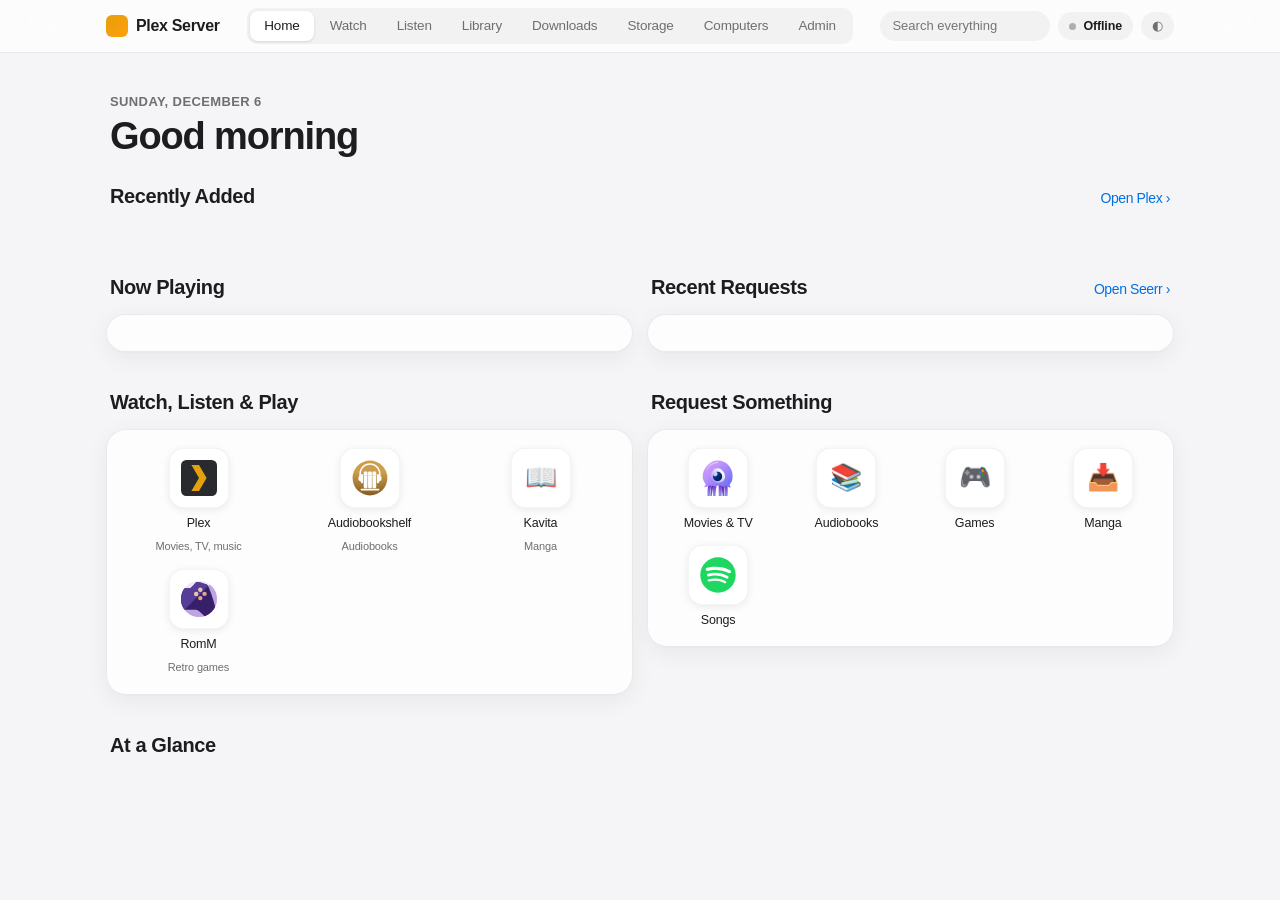
==== commit 6e953e96: "sync(server@plex-server): 12 files .config/media-stack/README.md .config/media-stack/app-config/lida" ====
--- a/.config/media-stack/dashboard/static/index.html
+++ b/.config/media-stack/dashboard/static/index.html
@@ -39,13 +39,15 @@
 /* top bar */
 .bar { position: sticky; top: 0; z-index: 10; background: var(--bar); border-bottom: .5px solid var(--hair); }
 .bar .in { max-width: 1100px; margin: 0 auto; padding: 0 16px; height: 52px; display: flex; align-items: center; gap: 16px; }
-.brand { font-weight: 700; letter-spacing: -.02em; font-size: 16px; display: flex; align-items: center; gap: 8px; }
+.brand { white-space: nowrap; font-weight: 700; letter-spacing: -.02em; font-size: 16px; display: flex; align-items: center; gap: 8px; }
 .brand i { width: 22px; height: 22px; border-radius: 6px; background: linear-gradient(135deg,#e5a00d,#ff9f0a); display: inline-block; }
 nav.tabs { display: flex; gap: 2px; margin: 0 auto; padding: 3px; border-radius: 10px; background: var(--fill); }
 nav.tabs a .i { display: none; }
 nav.tabs a { padding: 5px 14px; border-radius: 8px; font-size: 13.5px; font-weight: 500; color: var(--text-2); transition: all .2s; }
 nav.tabs a.on { background: var(--solid); color: var(--text); box-shadow: 0 1px 3px rgba(0,0,0,.12); }
 .right { display: flex; align-items: center; gap: 8px; }
+.find { width: 170px; padding: 6px 12px; border-radius: 999px; background: var(--fill); border: 0; color: var(--text); font: inherit; font-size: 13px; outline: none; -webkit-appearance: none; }
+.find:focus { box-shadow: 0 0 0 2px var(--blue); }
 .pill { display: inline-flex; align-items: center; gap: 7px; padding: 5px 11px; border-radius: 999px; background: var(--fill); font-size: 12.5px; font-weight: 500; color: var(--text-2); border: 0; cursor: default; }
 .pill b { color: var(--text); font-weight: 600; }
 .dot { width: 7px; height: 7px; border-radius: 50%; background: var(--green); flex: none; box-shadow: 0 0 0 3px color-mix(in srgb, var(--green) 22%, transparent); }
@@ -55,6 +57,8 @@
 .wrap { max-width: 1100px; margin: 0 auto; padding: 0 16px 80px; }
 .view { display: none; animation: fade .35s cubic-bezier(.2,.8,.2,1); }
 .view.on { display: block; }
+#library { display: none; background: var(--bg); position: fixed; z-index: 5; left: 0; top: var(--top, 56px); width: 100%; height: calc(100dvh - var(--top, 56px) - var(--bottom, 0px)); border: 0; }
+body.library #library { display: block; }
 @keyframes fade { from { opacity: 0; transform: translateY(6px); } }
 .hero { padding: 40px 4px 24px; }
 .eyebrow { font-size: 13px; font-weight: 600; color: var(--text-2); text-transform: uppercase; letter-spacing: .03em; }
@@ -89,6 +93,8 @@
 .poster .art { aspect-ratio: 2/3; border-radius: 12px; overflow: hidden; background: var(--fill); box-shadow: 0 8px 22px rgba(0,0,0,.18); transition: transform .4s cubic-bezier(.2,.8,.2,1); }
 .poster img { width: 100%; height: 100%; object-fit: cover; display: block; }
 body:not(.tv) .poster:hover .art { transform: scale(1.04); }
+.poster.book .art { aspect-ratio: 1; }
+.poster.book .s { white-space: normal; }
 .poster .t { font-size: 13px; font-weight: 500; margin-top: 8px; white-space: nowrap; overflow: hidden; text-overflow: ellipsis; }
 .err { font-size: 12px; color: var(--text-3); margin: 0 4px; }
 .poster .s { font-size: 12px; color: var(--text-2); }
@@ -232,14 +238,19 @@
 
 /* phone: bottom tab bar */
 .tabbar { display: none; }
-@media (max-width: 760px) {
+/* the top bar holds eight tabs and the search box only on a wide screen; below that the tabs go to the bottom */
+@media (max-width: 1100px) {
   .bar nav.tabs, .bar .pill.status { display: none; }
+  .right { flex: 1; } .find { flex: 1; width: auto; font-size: 16px; }
   .tabbar { position: fixed; bottom: 0; left: 0; right: 0; z-index: 10; display: flex; justify-content: space-around; padding: 8px 6px calc(10px + env(safe-area-inset-bottom));
     background: var(--bar); border-top: .5px solid var(--hair); }
-  .tabbar a { display: flex; flex-direction: column; align-items: center; gap: 3px; font-size: 10.5px; font-weight: 500; color: var(--text-2); min-width: 56px; }
+  .tabbar a { display: flex; flex-direction: column; align-items: center; gap: 3px; font-size: 10.5px; font-weight: 500; color: var(--text-2); flex: 1 1 0; min-width: 0; white-space: nowrap; }
   .tabbar a span.i { font-size: 20px; line-height: 1; }
   .tabbar a.on { color: var(--blue); }
   .wrap { padding-bottom: 100px; }
+}
+@media (max-width: 760px) {
+  .tabbar a { font-size: 9px; letter-spacing: -.02em; }
   h1 { font-size: 30px; } .hero { padding-top: 24px; }
   .glance, .grid3, .grid2, .machines, .stats { grid-template-columns: 1fr 1fr; }
   .glance, .grid2, .machines { grid-template-columns: 1fr; }
@@ -258,6 +269,7 @@
   <a class="brand" href="#home"><i></i>Plex Server</a>
   <nav class="tabs" id="tabs"></nav>
   <div class="right">
+    <input class="find" id="find" type="search" placeholder="Search everything" enterkeyhint="search" aria-label="Search everything">
     <span class="pill status" id="status"><span class="dot"></span><b>Loading</b></span>
     <button class="pill theme" id="theme" title="Light / dark">◐</button>
   </div>
@@ -284,6 +296,18 @@
     <h2>At a Glance</h2>
     <div class="glance" id="glance"></div>
   </section>
+</div>
+
+<!-- LISTEN -->
+<div class="view" id="v-listen">
+  <div class="hero"><div class="eyebrow">Audiobooks</div><h1>Listen Next</h1><p class="lead" id="l-lead"></p></div>
+  <div id="l-shelves"></div>
+</div>
+
+<!-- SEARCH: the box in the top bar -->
+<div class="view" id="v-search">
+  <div class="hero"><div class="eyebrow">Search</div><h1 id="s-title"></h1><p class="lead" id="s-lead"></p></div>
+  <div id="s-shelves"></div>
 </div>
 
 <!-- WATCH -->
@@ -321,7 +345,7 @@
   <div class="hero"><div class="eyebrow">Storage</div><h1 id="st-title"></h1><div class="lead" id="st-lead"></div></div>
   <section><div class="card" id="st-disk"></div></section>
   <section class="grid2">
-    <div class="card"><h3>Never watched <a class="link" data-port="8686" href="#">Review in Media Index ›</a></h3><ul class="rows" id="st-never"></ul></div>
+    <div class="card"><h3>Never watched <a class="link" href="#library">Review in the Library ›</a></h3><ul class="rows" id="st-never"></ul></div>
     <div>
       <div class="card" id="st-nas" style="margin-bottom:14px"></div>
       <div class="card" id="st-trash"></div>
@@ -348,6 +372,8 @@
 
 </div>
 
+<!-- LIBRARY: Media Index, in a frame between the two bars (outside .wrap: a view's fade would trap position: fixed) -->
+<iframe id="library" title="Media Index"></iframe>
 <nav class="tabbar glass" id="tabbar"></nav>
 
 <script>
@@ -365,17 +391,38 @@
 // TV (?tv=1, or the Watch app's "PlexTV" user agent): only the Watch view, dark, laid out for a remote
 const TV = new URLSearchParams(location.search).get("tv") === "1" || navigator.userAgent.includes("PlexTV");
 if (TV) document.body.classList.add("tv");
-const TABS = [["home", "Home", "⌂"], ["watch", "Watch", "▶"], ["downloads", "Downloads", "↓"], ["storage", "Storage", "◔"], ["computers", "Computers", "▭"], ["admin", "Admin", "⚙"]];
+const TABS = [["home", "Home", "⌂"], ["watch", "Watch", "▶"], ["listen", "Listen", "🎧"], ["library", "Library", "▦"], ["downloads", "Downloads", "↓"], ["storage", "Storage", "◔"], ["computers", "Computers", "▭"], ["admin", "Admin", "⚙"]];
 for (const id of ["tabs", "tabbar"]) $(id).innerHTML = TABS.map(([k, n, g]) => `<a href="#${k}" data-t="${k}"><span class="i">${g}</span>${n}</a>`).join("");
-function show(t) {
+// Shelves of cards (Listen, Search): a book or title that opens where it lives, or its request page.
+const shelvesHtml = (shelves) => (shelves || []).filter((s) => s.items.length).map((s) =>
+  `<section><h2><span>${esc(s.name)}</span></h2><div class="shelf">${s.items.map((b) =>
+    `<a class="poster ${b.tall ? "" : "book"}" href="${esc(b.href || link(b.port, b.path))}" ${b.href ? "" : `target="_blank" rel="noopener"`}><div class="art">${b.img ? `<img src="${esc(b.img)}" alt="" loading="lazy">` : ""}</div><div class="t">${esc(b.title)}</div><div class="s">${esc(b.author)}${b.note ? " · " + esc(b.note) : ""}</div><div class="s">${esc(b.why)}</div><div class="where"><span class="b ${b.owned ? "plex" : ""}">${esc(b.badge || (b.owned ? "On your shelf" : "Request"))}</span></div></a>`).join("")}</div></section>`).join("");
+function show(hash) {
+  let [t, query] = hash.split("?");  // "#search?dune", "#library?Dune (2021)"
   if (TV) t = "watch";
-  if (!TABS.some(([k]) => k === t)) t = "home";
+  if (t === "search" && query) runSearch(decodeURIComponent(query));
+  else if (!TABS.some(([k]) => k === t)) t = "home";
   document.querySelectorAll(".view").forEach((v) => v.classList.toggle("on", v.id === "v-" + t));
   document.querySelectorAll("[data-t]").forEach((a) => a.classList.toggle("on", a.dataset.t === t));
-  try { localStorage.setItem("tab", t); } catch {}
+  try { if (t !== "search") localStorage.setItem("tab", t); } catch {}
+  document.body.classList.toggle("library", t === "library");
+  if (t === "library") {
+    const f = $("library"), style = document.documentElement.style;
+    style.setProperty("--top", document.querySelector(".bar").offsetHeight + "px"); style.setProperty("--bottom", $("tabbar").offsetHeight + "px");
+    if (!f.src || query) f.src = link(8686, "/?embed=1" + (query ? "&q=" + query : ""));
+  }
   scrollTo(0, 0);
 }
 addEventListener("hashchange", () => show(location.hash.slice(1)));
+$("find").onkeydown = (e) => { if (e.key === "Enter" && e.target.value.trim()) { location.hash = "#search?" + encodeURIComponent(e.target.value.trim()); e.target.blur(); } };
+async function runSearch(q) {
+  $("find").value = q; $("s-title").textContent = q; $("s-lead").textContent = "Searching…"; $("s-shelves").innerHTML = "";
+  let shelves = [];
+  try { shelves = await (await fetch("/api/search?q=" + encodeURIComponent(q))).json(); } catch {}
+  if ($("s-title").textContent !== q) return;  // a newer search took over
+  $("s-shelves").innerHTML = shelvesHtml(shelves);
+  $("s-lead").textContent = $("s-shelves").innerHTML ? "What you have opens in the Library. Anything else opens its request page." : "Nothing found anywhere.";
+}
 let first = location.hash.slice(1); try { first ||= localStorage.getItem("tab"); } catch {}
 show(first || "home");
 
@@ -389,7 +436,10 @@
 $("theme").onclick = () => {
   const dark = root.dataset.theme ? root.dataset.theme === "dark" : matchMedia("(prefers-color-scheme: dark)").matches;
   root.dataset.theme = dark ? "light" : "dark"; try { localStorage.setItem("theme", root.dataset.theme); } catch {}
+  themeToLibrary();
 };
+const themeToLibrary = () => $("library").contentWindow?.postMessage({ theme: root.dataset.theme }, "*");
+$("library").onload = themeToLibrary;
 document.querySelectorAll("[data-port]").forEach((a) => a.href = link(a.dataset.port));
 $("plex-link").href = link(32400, "/web");
 
@@ -575,6 +625,12 @@
   $("sites").innerHTML = (D.sites || []).map((s) =>
     `<li><span class="tt"><a href="${s.url}">${esc(s.name)}</a><span class="ss">${esc(s.url.replace(/^https?:\/\/|\/$/g, ""))}</span></span><span class="meta ${s.up ? "" : "warn"}">${s.up ? `<span class="dot"></span> Up · ${s.ms} ms` : `<span class="dot" style="background:var(--red)"></span> Down${s.code ? " · HTTP " + s.code : ""}`}</span></li>`).join("");
 
+  // ---- LISTEN ----
+  const L = D.listen;
+  $("l-lead").textContent = !L ? "Working it out from what you've finished in Audiobookshelf (a minute or two after a restart)."
+    : "From the books you've finished: the next in each series, what's waiting on your shelf, and what listeners of the same books liked. A book you don't have opens its request page.";
+  const lHtml = shelvesHtml(L);
+  if (lHtml !== $("l-shelves").dataset.html) { $("l-shelves").innerHTML = lHtml; $("l-shelves").dataset.html = lHtml; }  // keep the scroll position between refreshes
   // ---- WATCH ----
   watchLists = D.watch || [];
   renderWatch();
